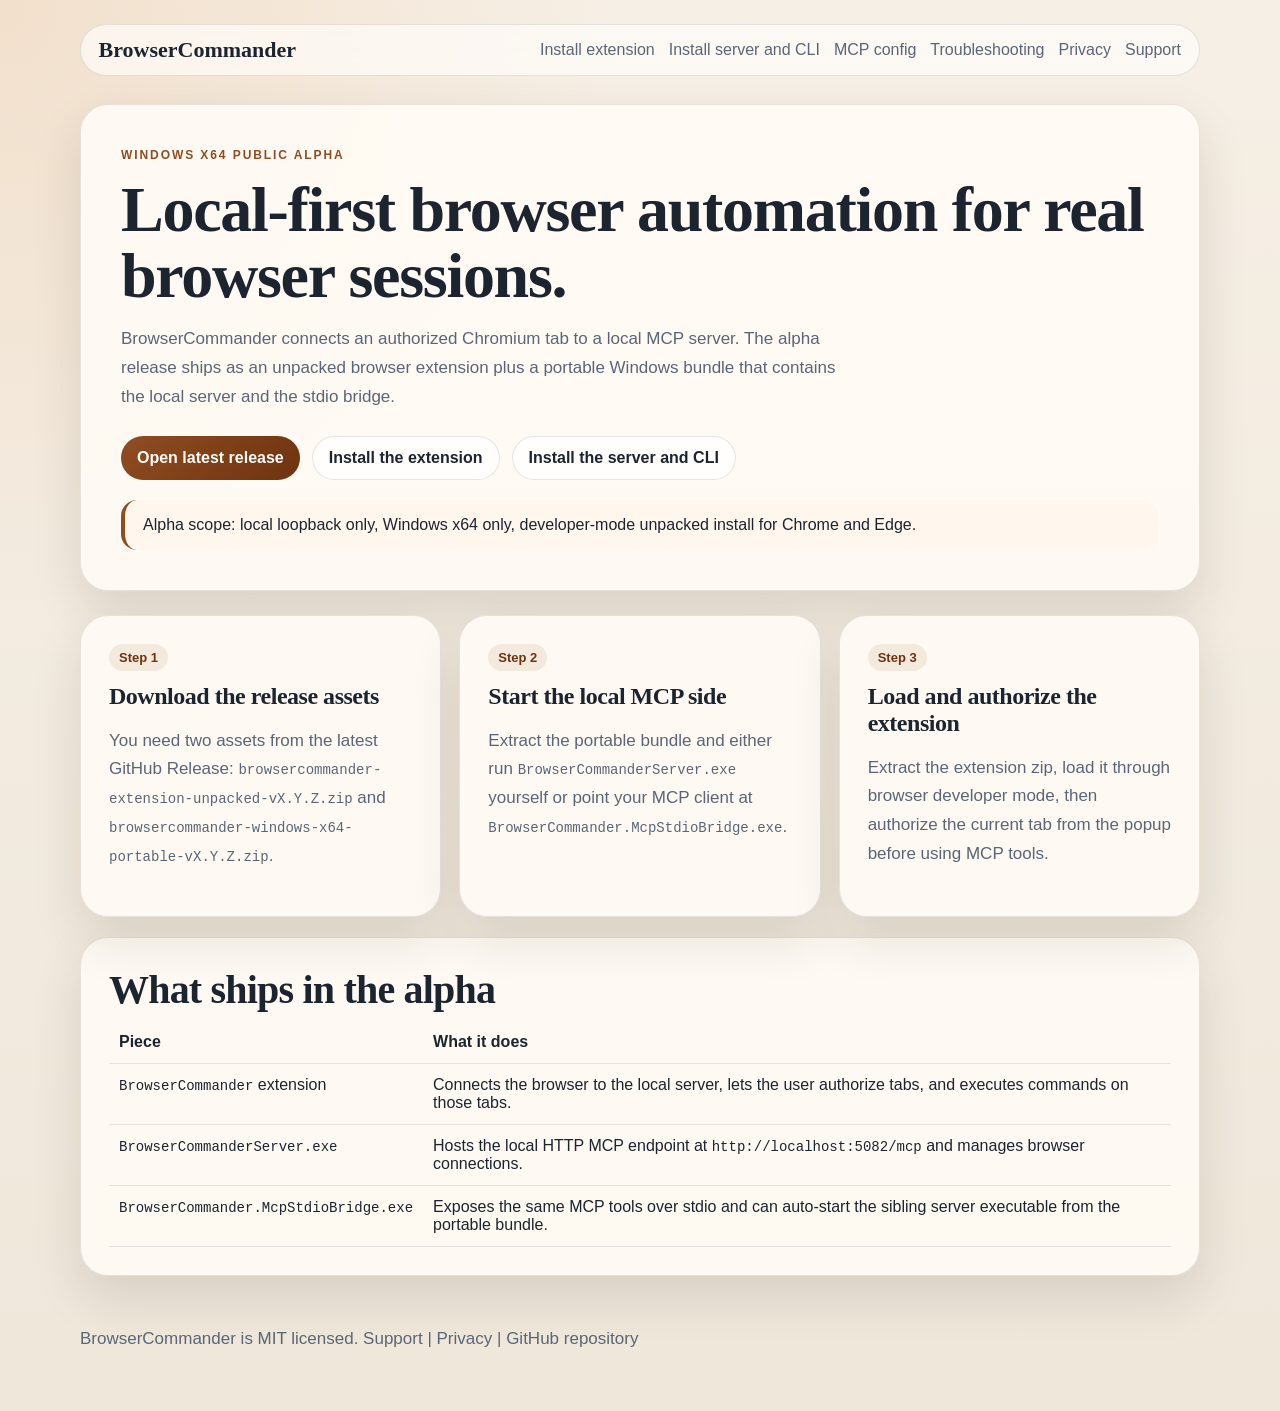
==== docs/index.html @ 37f64ad5 "Advance MCP surface and public release flow" ====
<!DOCTYPE html>
<html lang="en">
<head>
    <meta charset="utf-8">
    <meta name="viewport" content="width=device-width, initial-scale=1">
    <title>BrowserCommander | Public alpha</title>
    <link rel="stylesheet" href="assets/site.css">
</head>
<body>
    <div class="site-shell">
        <header class="site-header">
            <div class="topbar">
                <a class="brand" href="index.html">BrowserCommander</a>
                <nav class="nav-links">
                    <a href="install-extension.html">Install extension</a>
                    <a href="install-server.html">Install server and CLI</a>
                    <a href="mcp-config.html">MCP config</a>
                    <a href="troubleshooting.html">Troubleshooting</a>
                    <a href="privacy.html">Privacy</a>
                    <a href="support.html">Support</a>
                </nav>
            </div>
        </header>

        <section class="hero">
            <p class="eyebrow">Windows x64 public alpha</p>
            <h1>Local-first browser automation for real browser sessions.</h1>
            <p>
                BrowserCommander connects an authorized Chromium tab to a local MCP server.
                The alpha release ships as an unpacked browser extension plus a portable Windows bundle
                that contains the local server and the stdio bridge.
            </p>
            <div class="button-row">
                <a class="button" href="https://github.com/DimonSmart/BrowserComander/releases/latest">Open latest release</a>
                <a class="button-secondary" href="install-extension.html">Install the extension</a>
                <a class="button-secondary" href="install-server.html">Install the server and CLI</a>
            </div>
            <div class="callout">
                Alpha scope: local loopback only, Windows x64 only, developer-mode unpacked install for Chrome and Edge.
            </div>
        </section>

        <section class="grid">
            <article class="content-card">
                <div class="kicker">Step 1</div>
                <h3>Download the release assets</h3>
                <p>
                    You need two assets from the latest GitHub Release:
                    <span class="mono">browsercommander-extension-unpacked-vX.Y.Z.zip</span> and
                    <span class="mono">browsercommander-windows-x64-portable-vX.Y.Z.zip</span>.
                </p>
            </article>
            <article class="content-card">
                <div class="kicker">Step 2</div>
                <h3>Start the local MCP side</h3>
                <p>
                    Extract the portable bundle and either run
                    <span class="mono">BrowserCommanderServer.exe</span> yourself or point your MCP client at
                    <span class="mono">BrowserCommander.McpStdioBridge.exe</span>.
                </p>
            </article>
            <article class="content-card">
                <div class="kicker">Step 3</div>
                <h3>Load and authorize the extension</h3>
                <p>
                    Extract the extension zip, load it through browser developer mode, then authorize the current tab
                    from the popup before using MCP tools.
                </p>
            </article>
        </section>

        <section class="content-card">
            <h2 class="page-title">What ships in the alpha</h2>
            <table class="table">
                <thead>
                    <tr>
                        <th>Piece</th>
                        <th>What it does</th>
                    </tr>
                </thead>
                <tbody>
                    <tr>
                        <td><span class="mono">BrowserCommander</span> extension</td>
                        <td>Connects the browser to the local server, lets the user authorize tabs, and executes commands on those tabs.</td>
                    </tr>
                    <tr>
                        <td><span class="mono">BrowserCommanderServer.exe</span></td>
                        <td>Hosts the local HTTP MCP endpoint at <span class="mono">http://localhost:5082/mcp</span> and manages browser connections.</td>
                    </tr>
                    <tr>
                        <td><span class="mono">BrowserCommander.McpStdioBridge.exe</span></td>
                        <td>Exposes the same MCP tools over stdio and can auto-start the sibling server executable from the portable bundle.</td>
                    </tr>
                </tbody>
            </table>
        </section>

        <footer class="footer">
            <p>
                BrowserCommander is MIT licensed.
                <a href="support.html">Support</a> |
                <a href="privacy.html">Privacy</a> |
                <a href="https://github.com/DimonSmart/BrowserComander">GitHub repository</a>
            </p>
        </footer>
    </div>
</body>
</html>
---- docs/assets/site.css ----
:root {
    --bg: #f4efe5;
    --panel: rgba(255, 251, 245, 0.92);
    --panel-strong: #fffdf9;
    --ink: #1c2430;
    --muted: #5a6677;
    --accent: #8f4d22;
    --accent-strong: #6e3310;
    --line: rgba(44, 51, 63, 0.12);
    --shadow: 0 22px 50px rgba(45, 31, 19, 0.12);
}

* {
    box-sizing: border-box;
}

html {
    scroll-behavior: smooth;
}

body {
    margin: 0;
    color: var(--ink);
    font-family: "Aptos", "Segoe UI", sans-serif;
    background:
        radial-gradient(circle at top left, rgba(230, 178, 130, 0.25), transparent 32%),
        linear-gradient(180deg, #f6efe5 0%, #efe7da 100%);
}

a {
    color: inherit;
}

.site-shell {
    width: min(1120px, calc(100% - 32px));
    margin: 0 auto;
}

.site-header {
    padding: 24px 0 16px;
}

.topbar {
    display: flex;
    justify-content: space-between;
    align-items: center;
    gap: 16px;
    background: rgba(255, 253, 249, 0.7);
    border: 1px solid var(--line);
    border-radius: 999px;
    padding: 12px 18px;
    backdrop-filter: blur(10px);
}

.brand {
    font-family: Georgia, "Times New Roman", serif;
    font-size: 22px;
    font-weight: 700;
    text-decoration: none;
}

.nav-links {
    display: flex;
    flex-wrap: wrap;
    gap: 14px;
}

.nav-links a {
    color: var(--muted);
    text-decoration: none;
}

.hero,
.content-card {
    background: var(--panel);
    border: 1px solid var(--line);
    border-radius: 28px;
    box-shadow: var(--shadow);
}

.hero {
    margin: 12px 0 24px;
    padding: 40px;
}

.eyebrow {
    margin: 0 0 12px;
    color: var(--accent);
    font-size: 12px;
    font-weight: 700;
    letter-spacing: 0.16em;
    text-transform: uppercase;
}

h1,
h2,
h3 {
    font-family: Georgia, "Times New Roman", serif;
    letter-spacing: -0.02em;
}

h1 {
    margin: 0 0 16px;
    font-size: clamp(38px, 6vw, 64px);
    line-height: 1.02;
}

h2 {
    margin: 0 0 12px;
    font-size: clamp(28px, 4vw, 40px);
}

h3 {
    margin: 0 0 8px;
    font-size: 24px;
}

p,
li {
    color: var(--muted);
    font-size: 17px;
    line-height: 1.7;
}

.hero p {
    max-width: 720px;
}

.button-row {
    display: flex;
    flex-wrap: wrap;
    gap: 12px;
    margin-top: 24px;
}

.button,
.button-secondary {
    display: inline-flex;
    align-items: center;
    justify-content: center;
    min-height: 44px;
    padding: 0 16px;
    border-radius: 999px;
    text-decoration: none;
    font-weight: 600;
}

.button {
    color: #fffdf8;
    background: linear-gradient(135deg, var(--accent) 0%, var(--accent-strong) 100%);
}

.button-secondary {
    color: var(--ink);
    background: rgba(255, 255, 255, 0.76);
    border: 1px solid var(--line);
}

.grid {
    display: grid;
    grid-template-columns: repeat(auto-fit, minmax(240px, 1fr));
    gap: 18px;
}

.content-card {
    padding: 28px;
    margin-bottom: 20px;
}

.callout {
    margin: 20px 0 0;
    padding: 16px 18px;
    border-left: 4px solid var(--accent);
    background: rgba(255, 248, 238, 0.9);
    border-radius: 16px;
}

.code-block,
pre {
    overflow-x: auto;
    margin: 14px 0 0;
    padding: 16px 18px;
    border-radius: 18px;
    background: #191919;
    color: #f6efe5;
}

code,
pre,
.mono {
    font-family: Consolas, "Cascadia Mono", "Courier New", monospace;
    font-size: 14px;
}

.section-list {
    margin: 0;
    padding-left: 20px;
}

.kicker {
    display: inline-flex;
    align-items: center;
    gap: 8px;
    margin-bottom: 12px;
    padding: 6px 10px;
    border-radius: 999px;
    background: rgba(143, 77, 34, 0.1);
    color: var(--accent-strong);
    font-size: 13px;
    font-weight: 700;
}

.footer {
    padding: 12px 0 40px;
    color: var(--muted);
}

.footer a {
    text-decoration: none;
}

.page-title {
    margin-bottom: 8px;
}

.table {
    width: 100%;
    border-collapse: collapse;
}

.table th,
.table td {
    padding: 12px 10px;
    border-bottom: 1px solid var(--line);
    text-align: left;
    vertical-align: top;
}

.table th {
    color: var(--ink);
}

@media (max-width: 720px) {
    .site-shell {
        width: min(100% - 20px, 1120px);
    }

    .topbar {
        border-radius: 24px;
        align-items: flex-start;
        flex-direction: column;
    }

    .hero,
    .content-card {
        padding: 22px;
        border-radius: 22px;
    }

    p,
    li {
        font-size: 16px;
    }
}
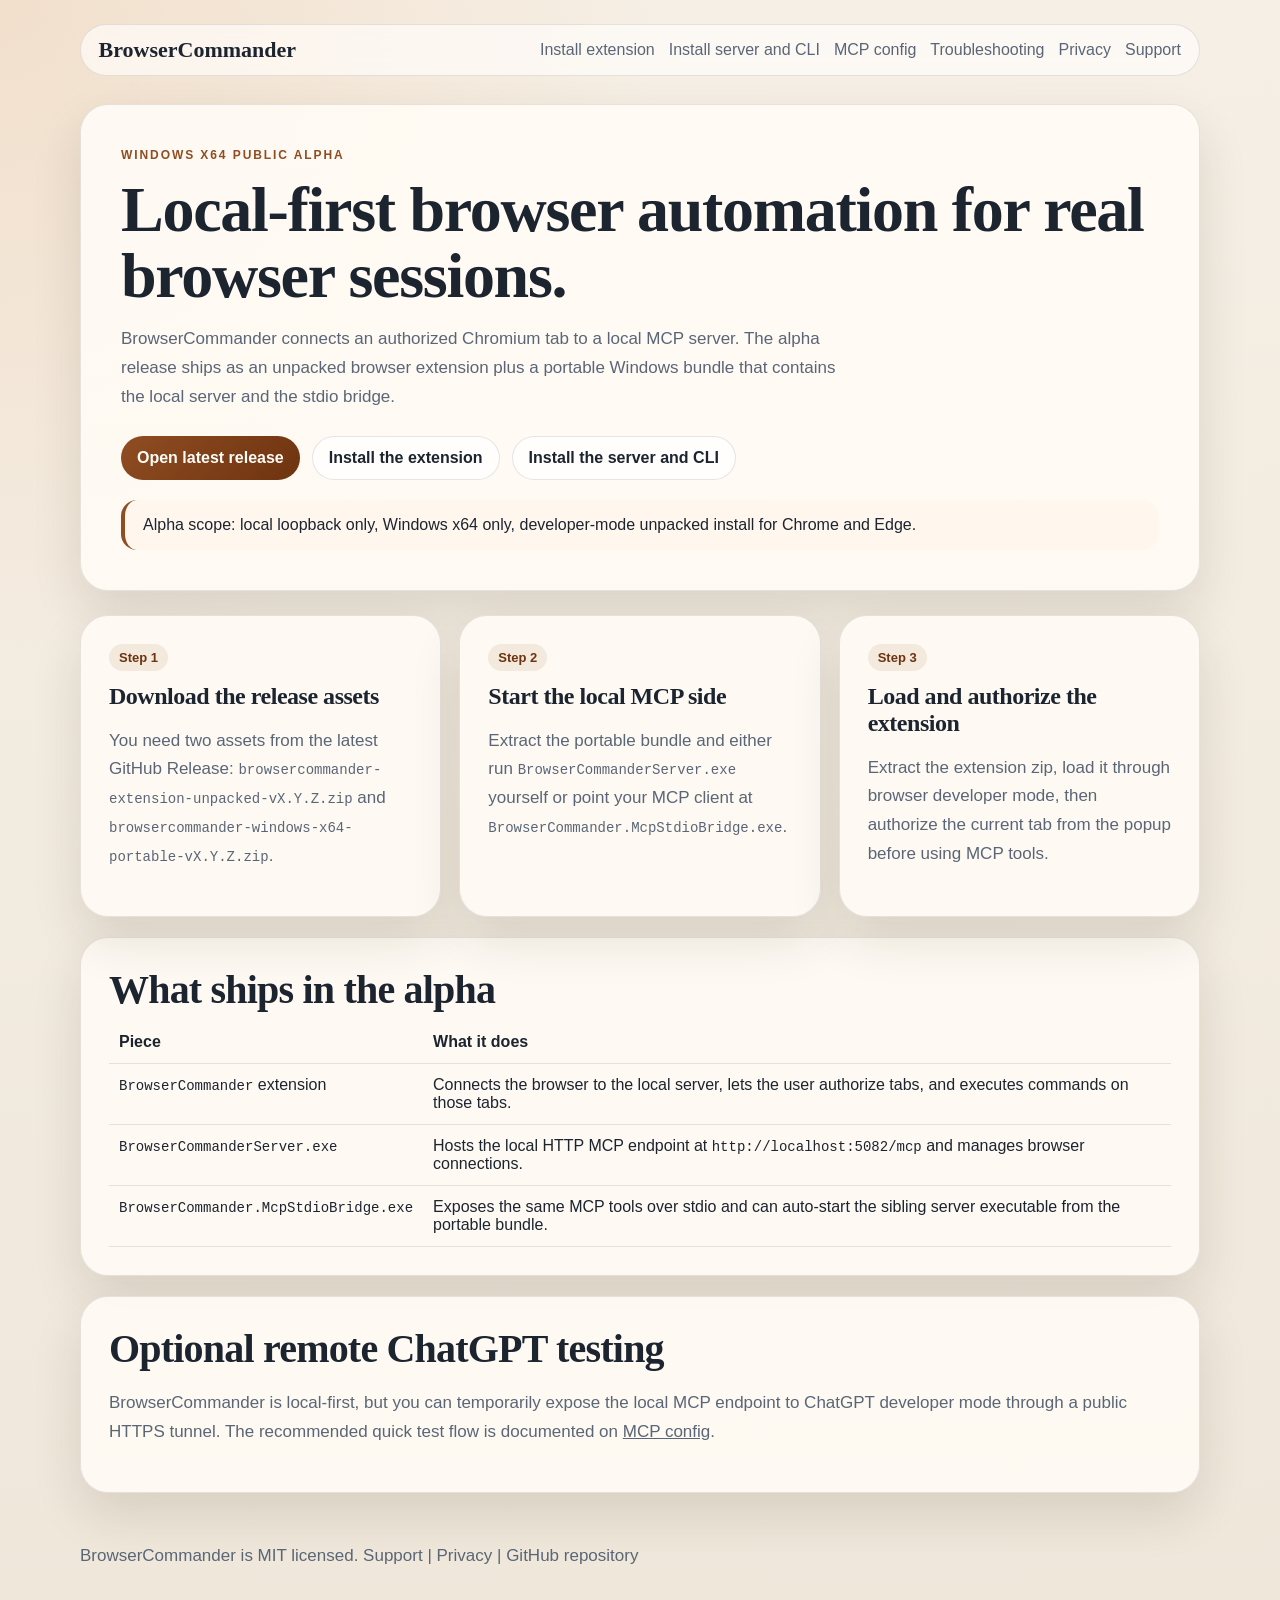
==== commit 218c82cb: "Document remote ChatGPT MCP testing via dev tunnels" ====
--- a/docs/index.html
+++ b/docs/index.html
@@ -95,6 +95,15 @@
             </table>
         </section>
 
+        <section class="content-card">
+            <h2 class="page-title">Optional remote ChatGPT testing</h2>
+            <p>
+                BrowserCommander is local-first, but you can temporarily expose the local MCP endpoint to ChatGPT
+                developer mode through a public HTTPS tunnel. The recommended quick test flow is documented on
+                <a href="mcp-config.html">MCP config</a>.
+            </p>
+        </section>
+
         <footer class="footer">
             <p>
                 BrowserCommander is MIT licensed.
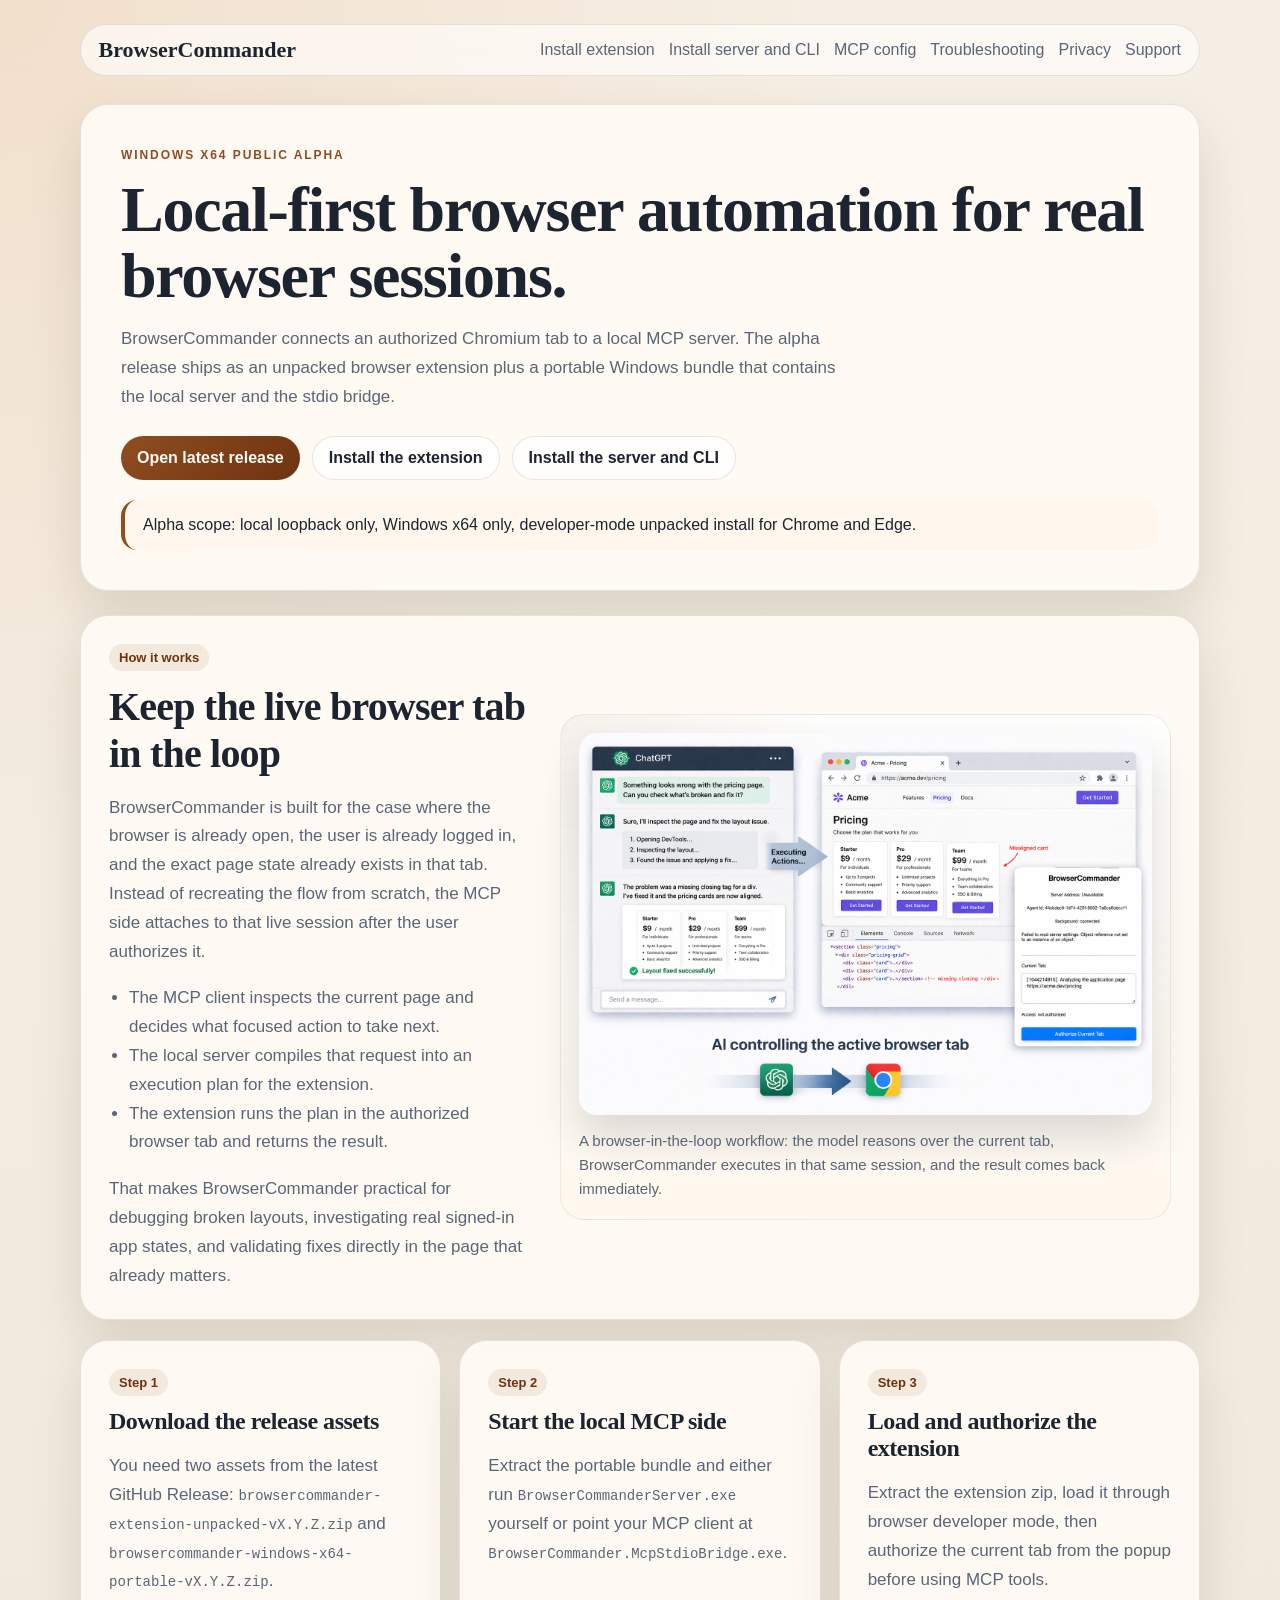
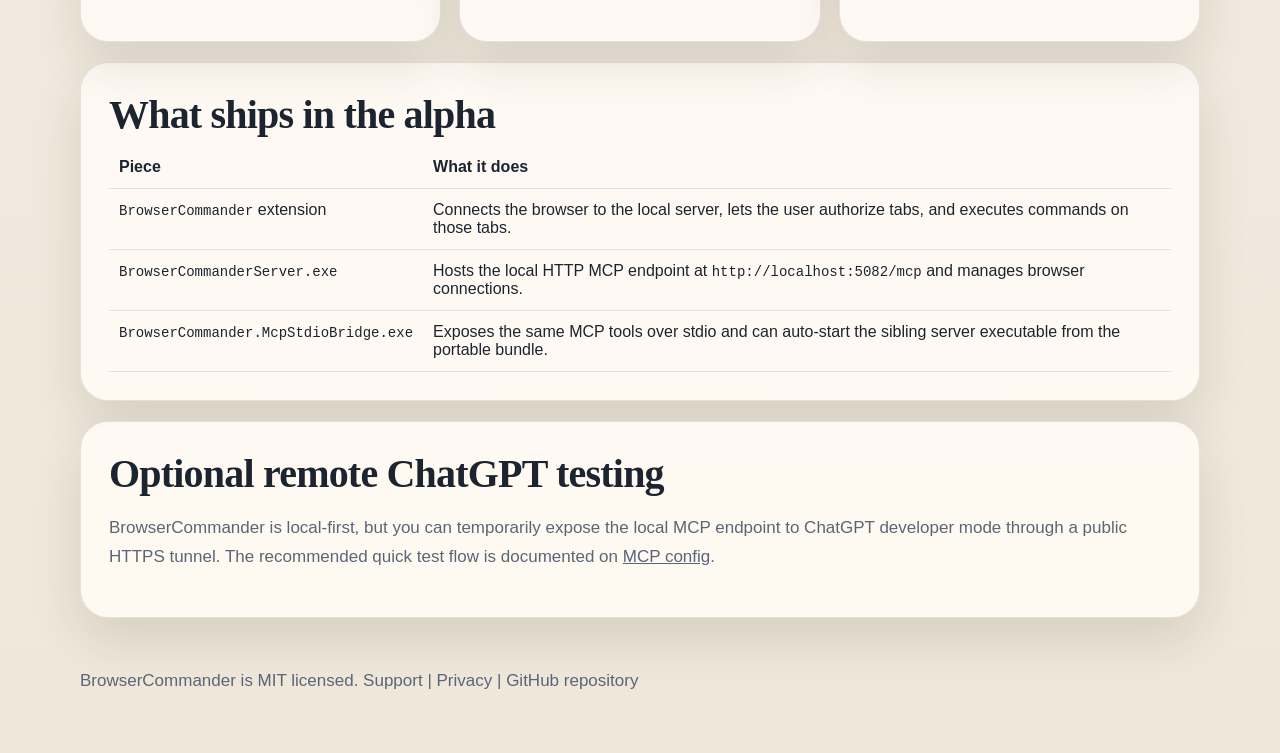
==== commit d8b89974: "Add "How it works" section with workflow illustration Added a new "How it works" section to index.ht" ====
--- a/docs/index.html
+++ b/docs/index.html
@@ -37,6 +37,39 @@
             </div>
             <div class="callout">
                 Alpha scope: local loopback only, Windows x64 only, developer-mode unpacked install for Chrome and Edge.
+            </div>
+        </section>
+
+        <section class="content-card workflow-section">
+            <div class="workflow-grid">
+                <div class="workflow-copy">
+                    <div class="kicker">How it works</div>
+                    <h2 class="page-title">Keep the live browser tab in the loop</h2>
+                    <p>
+                        BrowserCommander is built for the case where the browser is already open, the user is already
+                        logged in, and the exact page state already exists in that tab. Instead of recreating the flow
+                        from scratch, the MCP side attaches to that live session after the user authorizes it.
+                    </p>
+                    <ul class="section-list workflow-points">
+                        <li>The MCP client inspects the current page and decides what focused action to take next.</li>
+                        <li>The local server compiles that request into an execution plan for the extension.</li>
+                        <li>The extension runs the plan in the authorized browser tab and returns the result.</li>
+                    </ul>
+                    <p class="workflow-note">
+                        That makes BrowserCommander practical for debugging broken layouts, investigating real signed-in
+                        app states, and validating fixes directly in the page that already matters.
+                    </p>
+                </div>
+                <figure class="workflow-figure">
+                    <img
+                        class="workflow-image"
+                        src="assets/browsercommander-how-it-works.png"
+                        alt="Illustration showing ChatGPT using BrowserCommander to inspect and fix a live browser page">
+                    <figcaption class="workflow-caption">
+                        A browser-in-the-loop workflow: the model reasons over the current tab, BrowserCommander
+                        executes in that same session, and the result comes back immediately.
+                    </figcaption>
+                </figure>
             </div>
         </section>
 
--- a/docs/assets/site.css
+++ b/docs/assets/site.css
@@ -165,6 +165,50 @@
 .content-card {
     padding: 28px;
     margin-bottom: 20px;
+}
+
+.workflow-section {
+    overflow: hidden;
+}
+
+.workflow-grid {
+    display: grid;
+    grid-template-columns: minmax(0, 0.9fr) minmax(0, 1.3fr);
+    gap: 28px;
+    align-items: center;
+}
+
+.workflow-points {
+    margin-top: 18px;
+}
+
+.workflow-note {
+    margin: 18px 0 0;
+}
+
+.workflow-figure {
+    margin: 0;
+    padding: 18px;
+    border: 1px solid rgba(44, 51, 63, 0.08);
+    border-radius: 24px;
+    background:
+        radial-gradient(circle at top left, rgba(143, 77, 34, 0.08), transparent 34%),
+        linear-gradient(180deg, rgba(255, 255, 255, 0.84) 0%, rgba(255, 248, 238, 0.96) 100%);
+}
+
+.workflow-image {
+    display: block;
+    width: 100%;
+    height: auto;
+    border-radius: 18px;
+    box-shadow: 0 22px 44px rgba(28, 36, 48, 0.16);
+}
+
+.workflow-caption {
+    margin-top: 14px;
+    color: var(--muted);
+    font-size: 15px;
+    line-height: 1.6;
 }
 
 .callout {
@@ -240,6 +284,12 @@
     color: var(--ink);
 }
 
+@media (max-width: 920px) {
+    .workflow-grid {
+        grid-template-columns: 1fr;
+    }
+}
+
 @media (max-width: 720px) {
     .site-shell {
         width: min(100% - 20px, 1120px);
@@ -257,6 +307,15 @@
         border-radius: 22px;
     }
 
+    .workflow-figure {
+        padding: 12px;
+        border-radius: 18px;
+    }
+
+    .workflow-image {
+        border-radius: 14px;
+    }
+
     p,
     li {
         font-size: 16px;
